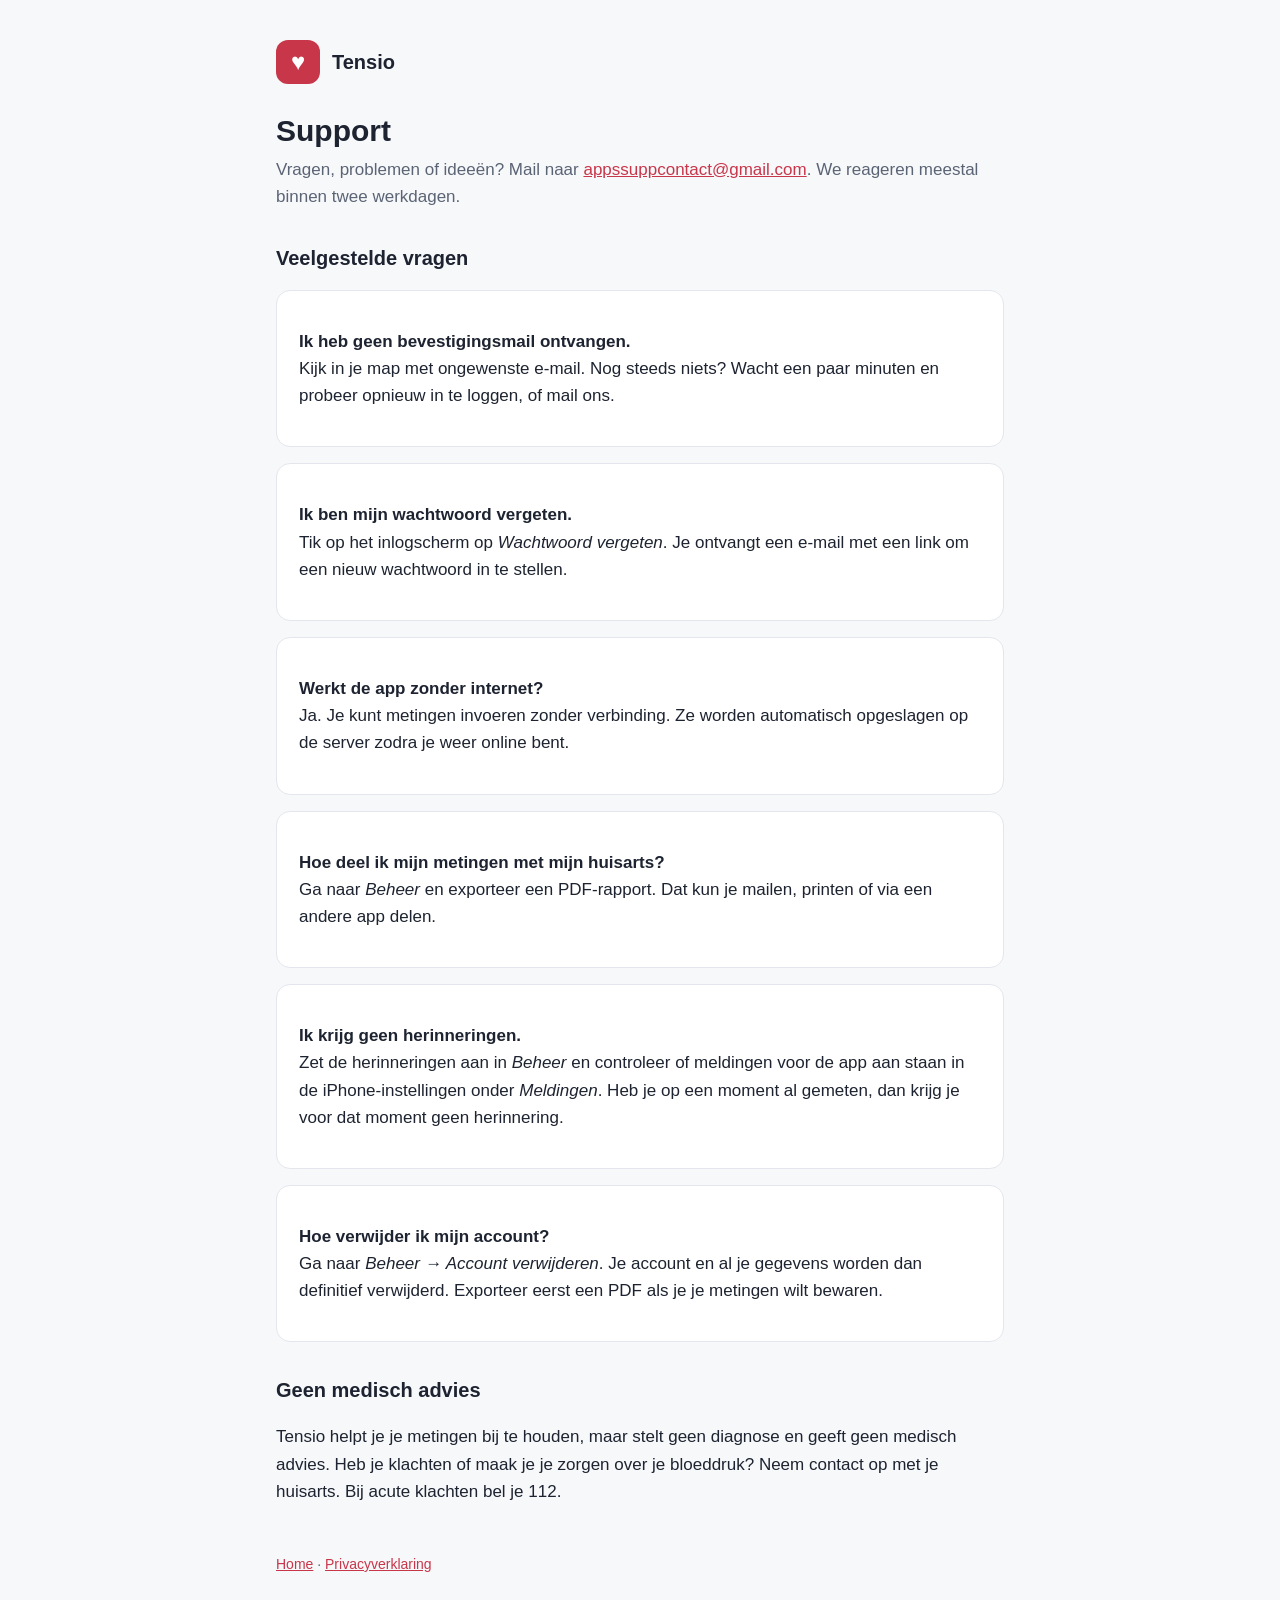
==== support.html @ b4eece38 "Add Tensio website: home, privacy policy and support pages Co-Authored-By: Claude Opus 5.5 <noreply@" ====
<!doctype html>
<html lang="nl">
<head>
<meta charset="utf-8">
<meta name="viewport" content="width=device-width, initial-scale=1">
<title>Support – Tensio</title>
<link rel="stylesheet" href="style.css">
</head>
<body>
<main>
<header><div class="mark">♥</div><a href="./">Tensio</a></header>

<h1>Support</h1>
<p class="meta">Vragen, problemen of ideeën? Mail naar <a href="mailto:appssuppcontact@gmail.com">appssuppcontact@gmail.com</a>. We reageren meestal binnen twee werkdagen.</p>

<h2>Veelgestelde vragen</h2>

<div class="card">
<p><strong>Ik heb geen bevestigingsmail ontvangen.</strong><br>
Kijk in je map met ongewenste e-mail. Nog steeds niets? Wacht een paar minuten en probeer opnieuw in te loggen, of mail ons.</p>
</div>

<div class="card">
<p><strong>Ik ben mijn wachtwoord vergeten.</strong><br>
Tik op het inlogscherm op <em>Wachtwoord vergeten</em>. Je ontvangt een e-mail met een link om een nieuw wachtwoord in te stellen.</p>
</div>

<div class="card">
<p><strong>Werkt de app zonder internet?</strong><br>
Ja. Je kunt metingen invoeren zonder verbinding. Ze worden automatisch opgeslagen op de server zodra je weer online bent.</p>
</div>

<div class="card">
<p><strong>Hoe deel ik mijn metingen met mijn huisarts?</strong><br>
Ga naar <em>Beheer</em> en exporteer een PDF-rapport. Dat kun je mailen, printen of via een andere app delen.</p>
</div>

<div class="card">
<p><strong>Ik krijg geen herinneringen.</strong><br>
Zet de herinneringen aan in <em>Beheer</em> en controleer of meldingen voor de app aan staan in de iPhone-instellingen onder <em>Meldingen</em>. Heb je op een moment al gemeten, dan krijg je voor dat moment geen herinnering.</p>
</div>

<div class="card">
<p><strong>Hoe verwijder ik mijn account?</strong><br>
Ga naar <em>Beheer → Account verwijderen</em>. Je account en al je gegevens worden dan definitief verwijderd. Exporteer eerst een PDF als je je metingen wilt bewaren.</p>
</div>

<h2>Geen medisch advies</h2>
<p>Tensio helpt je je metingen bij te houden, maar stelt geen diagnose en geeft geen medisch advies. Heb je klachten of maak je je zorgen over je bloeddruk? Neem contact op met je huisarts. Bij acute klachten bel je 112.</p>

<footer><a href="./">Home</a> · <a href="privacy.html">Privacyverklaring</a></footer>
</main>
</body>
</html>
---- style.css ----
:root{--bg:#f7f8fa;--card:#fff;--text:#1d2330;--muted:#5b6475;--accent:#c8364a;--line:#e3e6ec}
@media (prefers-color-scheme:dark){:root{--bg:#12151b;--card:#1b2029;--text:#eef1f6;--muted:#a3abba;--accent:#ef6b7d;--line:#2b313d}}
*{box-sizing:border-box}
body{margin:0;background:var(--bg);color:var(--text);font:17px/1.6 -apple-system,BlinkMacSystemFont,"Segoe UI",Roboto,sans-serif}
main{max-width:760px;margin:0 auto;padding:40px 16px 64px}
header{display:flex;align-items:center;gap:12px;margin-bottom:28px}
.mark{width:44px;height:44px;border-radius:12px;background:var(--accent);display:grid;place-items:center;color:#fff;font-size:24px}
header a{color:var(--text);text-decoration:none;font-weight:700;font-size:20px}
h1{font-size:30px;line-height:1.25;margin:0 0 6px}
h2{font-size:20px;margin:32px 0 8px}
.meta{color:var(--muted);margin:0 0 24px}
.card{background:var(--card);border:1px solid var(--line);border-radius:14px;padding:20px 22px;margin:16px 0}
a{color:var(--accent)}
ul{padding-left:22px}
li{margin:4px 0}
table{width:100%;border-collapse:collapse;font-size:15px}
th,td{text-align:left;padding:8px 6px;border-bottom:1px solid var(--line);vertical-align:top}
nav.links a{display:block;padding:14px 0;border-bottom:1px solid var(--line);text-decoration:none;font-weight:600}
footer{margin-top:48px;color:var(--muted);font-size:14px}
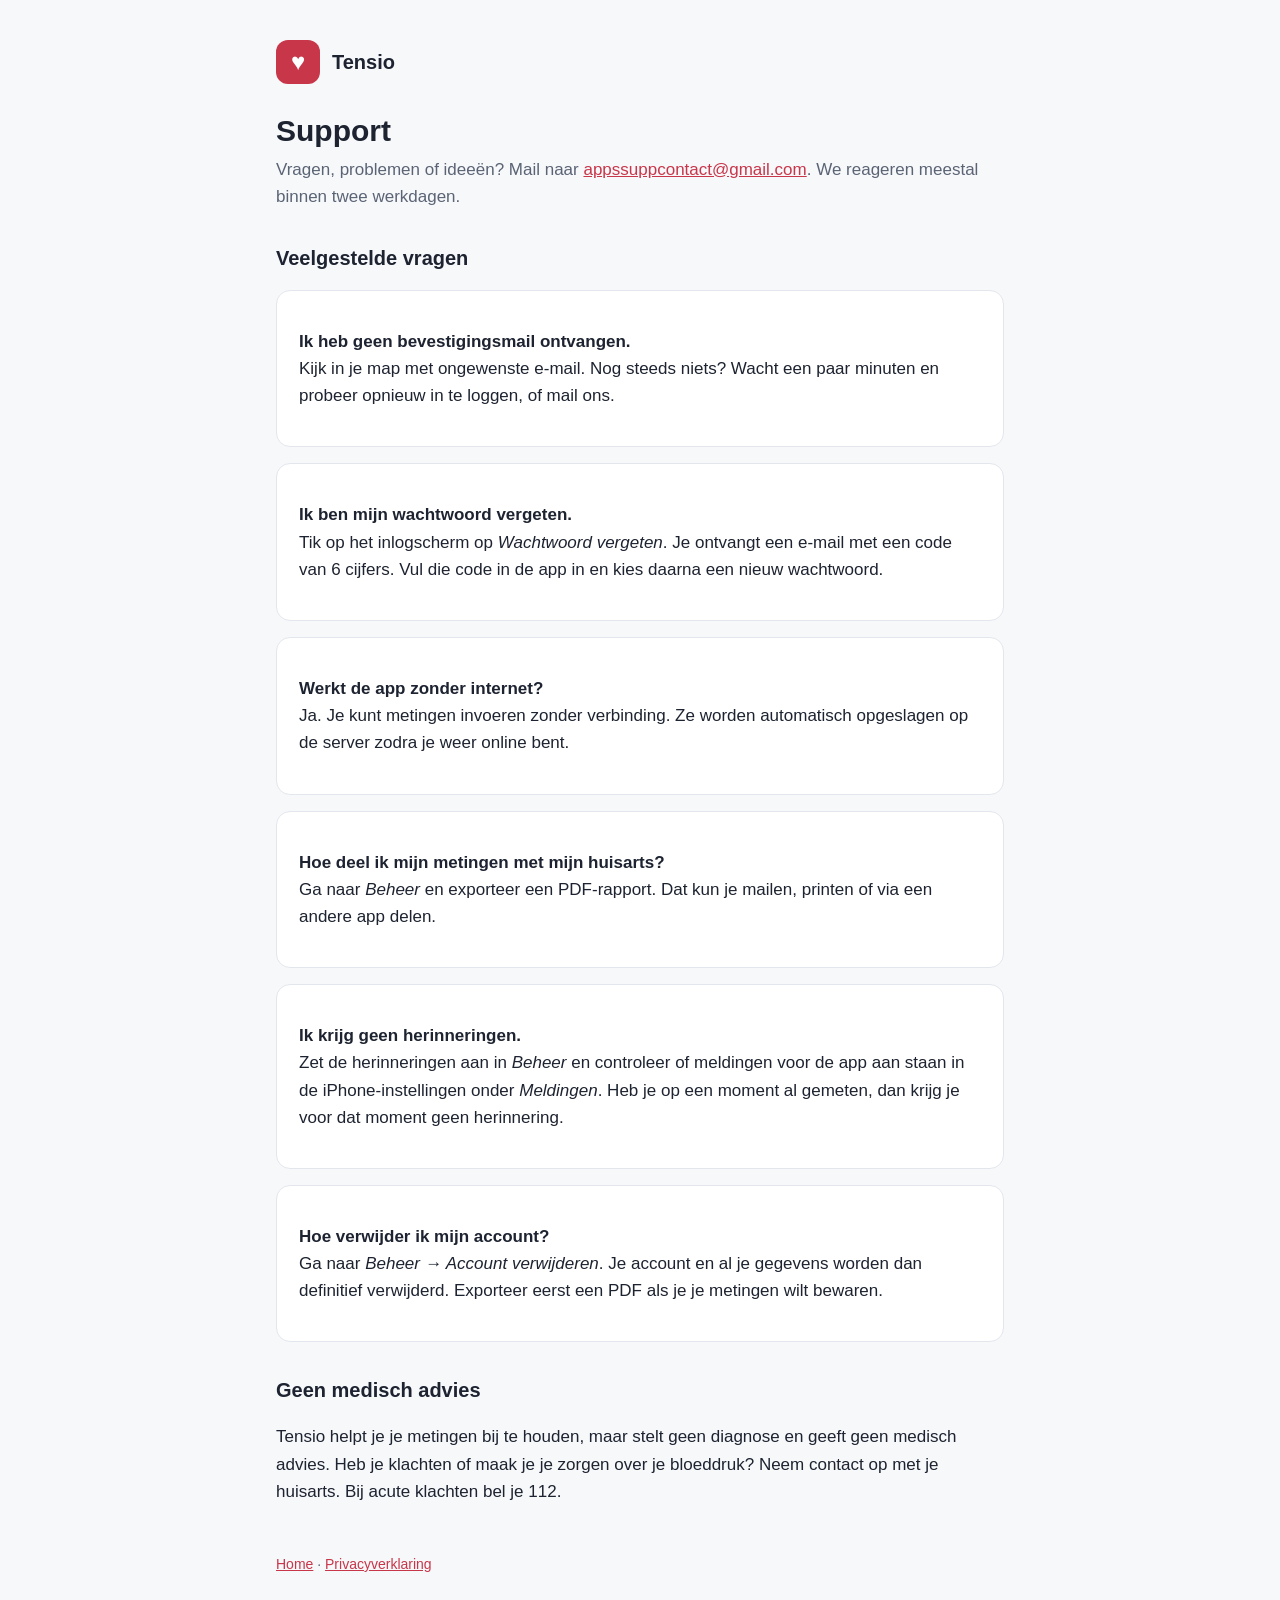
==== commit fe5353c6: "Support: wachtwoordherstel werkt met een code, niet met een link Co-Authored-By: Claude Opus 5.5 <no" ====
--- a/support.html
+++ b/support.html
@@ -22,7 +22,7 @@
 
 <div class="card">
 <p><strong>Ik ben mijn wachtwoord vergeten.</strong><br>
-Tik op het inlogscherm op <em>Wachtwoord vergeten</em>. Je ontvangt een e-mail met een link om een nieuw wachtwoord in te stellen.</p>
+Tik op het inlogscherm op <em>Wachtwoord vergeten</em>. Je ontvangt een e-mail met een code van 6 cijfers. Vul die code in de app in en kies daarna een nieuw wachtwoord.</p>
 </div>
 
 <div class="card">
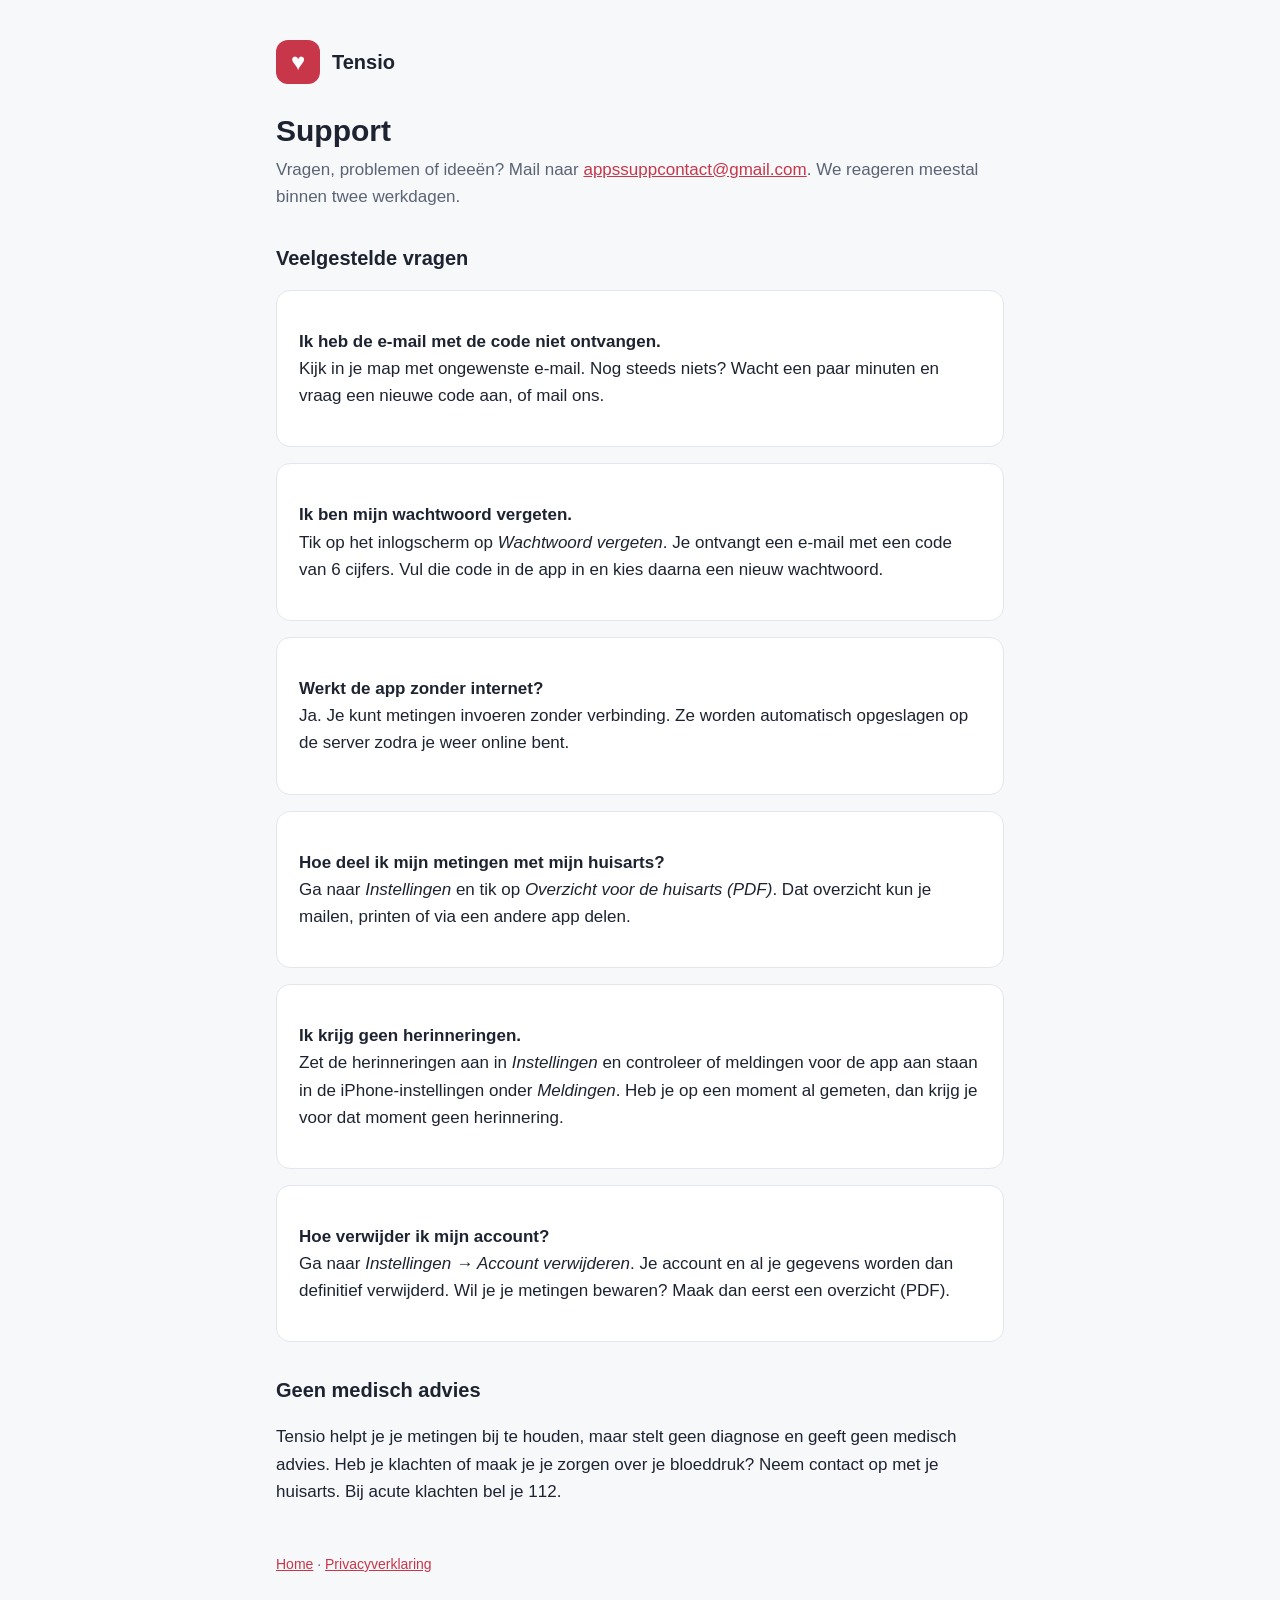
==== commit c97ffddb: "Support en privacy: teksten gelijk aan de vereenvoudigde app 'Beheer' heet nu 'Instellingen', PDF he" ====
--- a/support.html
+++ b/support.html
@@ -16,8 +16,8 @@
 <h2>Veelgestelde vragen</h2>
 
 <div class="card">
-<p><strong>Ik heb geen bevestigingsmail ontvangen.</strong><br>
-Kijk in je map met ongewenste e-mail. Nog steeds niets? Wacht een paar minuten en probeer opnieuw in te loggen, of mail ons.</p>
+<p><strong>Ik heb de e-mail met de code niet ontvangen.</strong><br>
+Kijk in je map met ongewenste e-mail. Nog steeds niets? Wacht een paar minuten en vraag een nieuwe code aan, of mail ons.</p>
 </div>
 
 <div class="card">
@@ -32,17 +32,17 @@
 
 <div class="card">
 <p><strong>Hoe deel ik mijn metingen met mijn huisarts?</strong><br>
-Ga naar <em>Beheer</em> en exporteer een PDF-rapport. Dat kun je mailen, printen of via een andere app delen.</p>
+Ga naar <em>Instellingen</em> en tik op <em>Overzicht voor de huisarts (PDF)</em>. Dat overzicht kun je mailen, printen of via een andere app delen.</p>
 </div>
 
 <div class="card">
 <p><strong>Ik krijg geen herinneringen.</strong><br>
-Zet de herinneringen aan in <em>Beheer</em> en controleer of meldingen voor de app aan staan in de iPhone-instellingen onder <em>Meldingen</em>. Heb je op een moment al gemeten, dan krijg je voor dat moment geen herinnering.</p>
+Zet de herinneringen aan in <em>Instellingen</em> en controleer of meldingen voor de app aan staan in de iPhone-instellingen onder <em>Meldingen</em>. Heb je op een moment al gemeten, dan krijg je voor dat moment geen herinnering.</p>
 </div>
 
 <div class="card">
 <p><strong>Hoe verwijder ik mijn account?</strong><br>
-Ga naar <em>Beheer → Account verwijderen</em>. Je account en al je gegevens worden dan definitief verwijderd. Exporteer eerst een PDF als je je metingen wilt bewaren.</p>
+Ga naar <em>Instellingen → Account verwijderen</em>. Je account en al je gegevens worden dan definitief verwijderd. Wil je je metingen bewaren? Maak dan eerst een overzicht (PDF).</p>
 </div>
 
 <h2>Geen medisch advies</h2>
